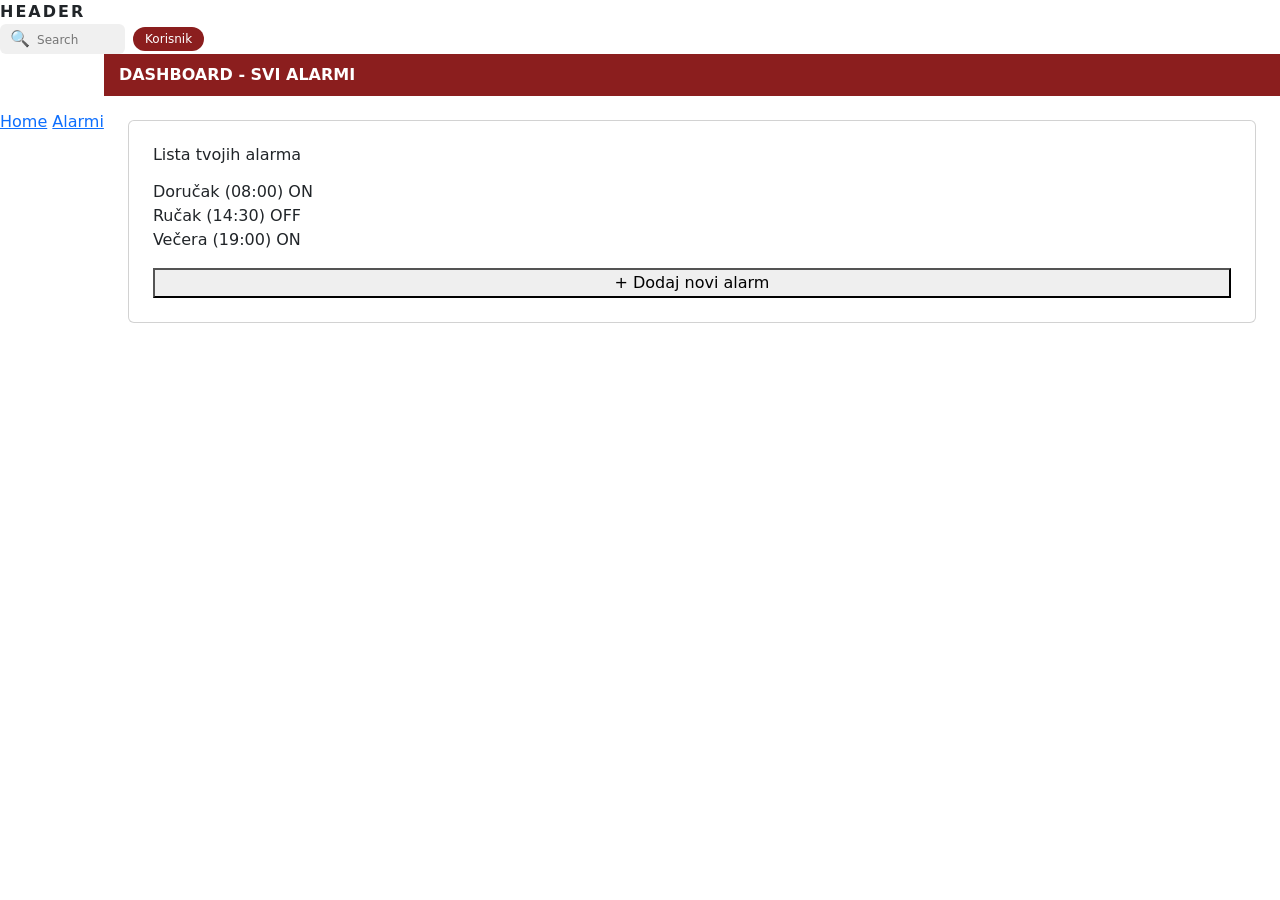
==== alarmi.html @ 625e3ff8 "Add initial alarm dashboard HTML structure" ====
<!DOCTYPE html>
<html lang="sr">
<head>
    <meta charset="UTF-8">
    <meta name="viewport" content="width=device-width, initial-scale=1.0">
    <title>Alarmi - Dashboard</title>
    <link href="https://cdn.jsdelivr.net/npm/bootstrap@5.3.1/dist/css/bootstrap.min.css" rel="stylesheet">
    <link rel="stylesheet" href="style.css">
</head>
<body>

    <div class="top-header">
        <span style="font-weight:700; letter-spacing:2px;">HEADER</span>
        <div class="d-flex gap-2 align-items-center">
            <div style="background:#f0f0f0; border-radius:6px; padding:3px 10px;">
                🔍 <input style="border:none; background:none; outline:none; width:80px; font-size:12px;" placeholder="Search">
            </div>
            <span style="background:#8B1E1E; color:white; padding:3px 12px; border-radius:20px; font-size:12px;">Korisnik</span>
        </div>
    </div>

    <div class="d-flex main-wrapper">
        <div class="sidebar">
            <div class="text-white text-center py-3 fw-bold">SIDEBAR</div>
            <a href="index.html" class="nav-item">Home</a>
            <a href="alarmi.html" class="nav-item active">Alarmi</a>
        </div>

        <div class="flex-grow-1">
            <div style="background:#8B1E1E; color:white; padding:9px 15px; font-weight:700;">DASHBOARD - SVI ALARMI</div>
            <div class="p-4">
                <div class="card p-4">
                    <h6 class="mb-3">Lista tvojih alarma</h6>
                    <div class="alarm-row"><span>Doručak (08:00)</span> <span class="pill-on">ON</span></div>
                    <div class="alarm-row"><span>Ručak (14:30)</span> <span class="pill-off">OFF</span></div>
                    <div class="alarm-row"><span>Večera (19:00)</span> <span class="pill-on">ON</span></div>
                    <button class="btn-red mt-3" onclick="location.href='index.html'">+ Dodaj novi alarm</button>
                </div>
            </div>
        </div>
    </div>

</body>
</html>
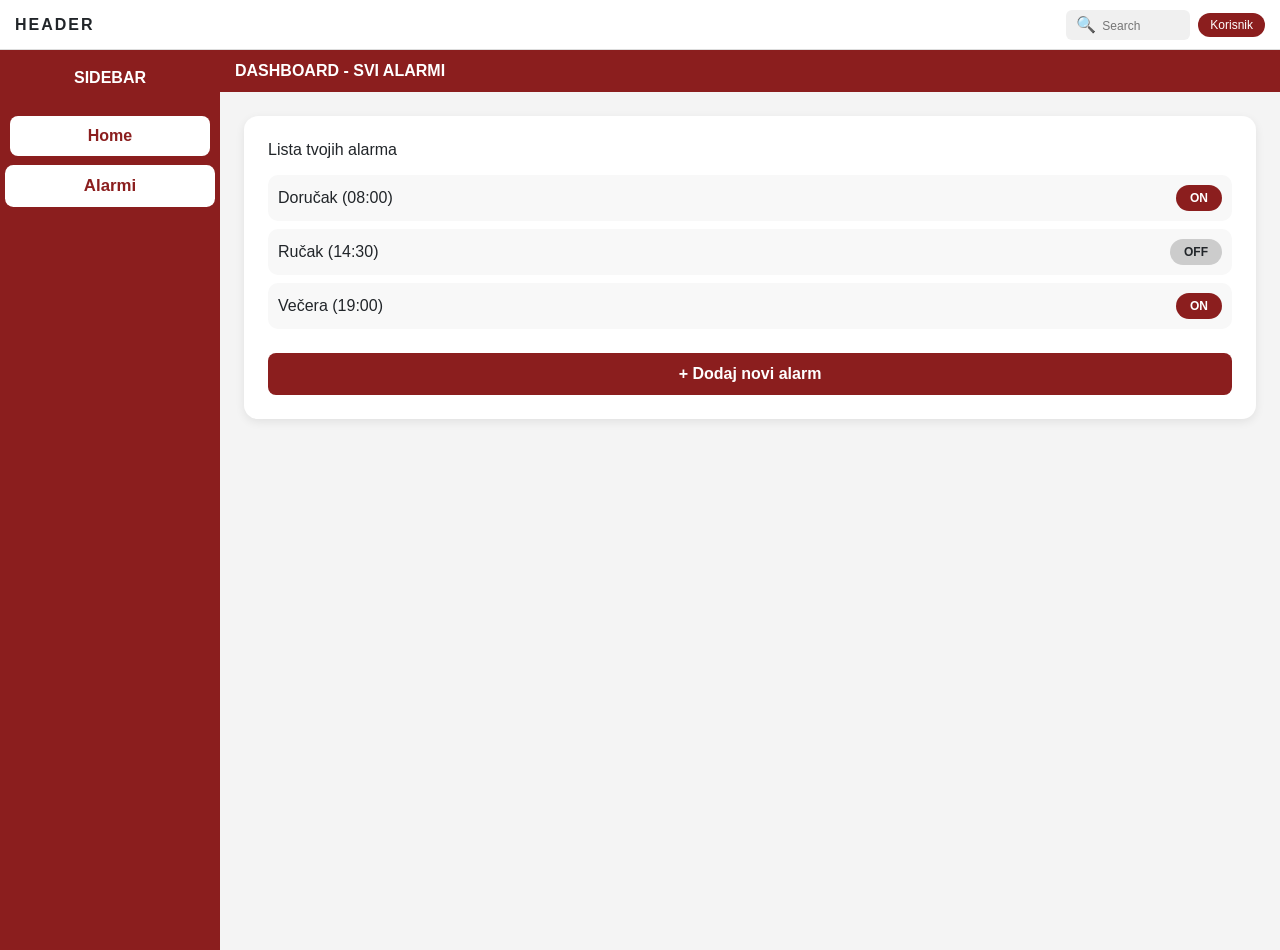
==== commit 0844ca9c: "Add files via upload" ====
--- a/alarmi.html
+++ b/alarmi.html
@@ -1,44 +1,44 @@
-<!DOCTYPE html>
-<html lang="sr">
-<head>
-    <meta charset="UTF-8">
-    <meta name="viewport" content="width=device-width, initial-scale=1.0">
-    <title>Alarmi - Dashboard</title>
-    <link href="https://cdn.jsdelivr.net/npm/bootstrap@5.3.1/dist/css/bootstrap.min.css" rel="stylesheet">
-    <link rel="stylesheet" href="style.css">
-</head>
-<body>
-
-    <div class="top-header">
-        <span style="font-weight:700; letter-spacing:2px;">HEADER</span>
-        <div class="d-flex gap-2 align-items-center">
-            <div style="background:#f0f0f0; border-radius:6px; padding:3px 10px;">
-                🔍 <input style="border:none; background:none; outline:none; width:80px; font-size:12px;" placeholder="Search">
-            </div>
-            <span style="background:#8B1E1E; color:white; padding:3px 12px; border-radius:20px; font-size:12px;">Korisnik</span>
-        </div>
-    </div>
-
-    <div class="d-flex main-wrapper">
-        <div class="sidebar">
-            <div class="text-white text-center py-3 fw-bold">SIDEBAR</div>
-            <a href="index.html" class="nav-item">Home</a>
-            <a href="alarmi.html" class="nav-item active">Alarmi</a>
-        </div>
-
-        <div class="flex-grow-1">
-            <div style="background:#8B1E1E; color:white; padding:9px 15px; font-weight:700;">DASHBOARD - SVI ALARMI</div>
-            <div class="p-4">
-                <div class="card p-4">
-                    <h6 class="mb-3">Lista tvojih alarma</h6>
-                    <div class="alarm-row"><span>Doručak (08:00)</span> <span class="pill-on">ON</span></div>
-                    <div class="alarm-row"><span>Ručak (14:30)</span> <span class="pill-off">OFF</span></div>
-                    <div class="alarm-row"><span>Večera (19:00)</span> <span class="pill-on">ON</span></div>
-                    <button class="btn-red mt-3" onclick="location.href='index.html'">+ Dodaj novi alarm</button>
-                </div>
-            </div>
-        </div>
-    </div>
-
-</body>
-</html>
+<!DOCTYPE html>
+<html lang="sr">
+<head>
+    <meta charset="UTF-8">
+    <meta name="viewport" content="width=device-width, initial-scale=1.0">
+    <title>Alarmi - Dashboard</title>
+    <link href="https://cdn.jsdelivr.net/npm/bootstrap@5.3.1/dist/css/bootstrap.min.css" rel="stylesheet">
+    <link rel="stylesheet" href="style.css">
+</head>
+<body>
+
+    <div class="top-header">
+        <span style="font-weight:700; letter-spacing:2px;">HEADER</span>
+        <div class="d-flex gap-2 align-items-center">
+            <div style="background:#f0f0f0; border-radius:6px; padding:3px 10px;">
+                🔍 <input style="border:none; background:none; outline:none; width:80px; font-size:12px;" placeholder="Search">
+            </div>
+            <span style="background:#8B1E1E; color:white; padding:3px 12px; border-radius:20px; font-size:12px;">Korisnik</span>
+        </div>
+    </div>
+
+    <div class="d-flex main-wrapper">
+        <div class="sidebar">
+            <div class="text-white text-center py-3 fw-bold">SIDEBAR</div>
+            <a href="index.html" class="nav-item">Home</a>
+            <a href="alarmi.html" class="nav-item active">Alarmi</a>
+        </div>
+
+        <div class="flex-grow-1">
+            <div style="background:#8B1E1E; color:white; padding:9px 15px; font-weight:700;">DASHBOARD - SVI ALARMI</div>
+            <div class="p-4">
+                <div class="card p-4">
+                    <h6 class="mb-3">Lista tvojih alarma</h6>
+                    <div class="alarm-row"><span>Doručak (08:00)</span> <span class="pill-on">ON</span></div>
+                    <div class="alarm-row"><span>Ručak (14:30)</span> <span class="pill-off">OFF</span></div>
+                    <div class="alarm-row"><span>Večera (19:00)</span> <span class="pill-on">ON</span></div>
+                    <button class="btn-red mt-3" onclick="location.href='index.html'">+ Dodaj novi alarm</button>
+                </div>
+            </div>
+        </div>
+    </div>
+
+</body>
+</html>
--- a/style.css
+++ b/style.css
@@ -0,0 +1,104 @@
+body {
+    background: #f4f4f4;
+    font-family: 'Segoe UI', Tahoma, Geneva, Verdana, sans-serif;
+    margin: 0;
+}
+
+.top-header {
+    height: 50px;
+    background: white;
+    display: flex;
+    align-items: center;
+    justify-content: space-between;
+    padding: 0 15px;
+    border-bottom: 1px solid #ddd;
+}
+
+.sidebar {
+    width: 220px;
+    background: #8B1E1E;
+    min-height: 100vh;
+}
+
+.nav-item {
+    display: block;
+    background: white;
+    color: #8B1E1E;
+    margin: 10px;
+    padding: 8px;
+    border-radius: 8px;
+    text-align: center;
+    cursor: pointer;
+    font-weight: 600;
+    text-decoration: none;
+    transition: 0.2s;
+}
+
+.nav-item:hover {
+    background: #eeeeee;
+    color: #8B1E1E;
+}
+
+.nav-item.active {
+    transform: scale(1.05);
+}
+
+.card {
+    border: none;
+    border-radius: 14px;
+    box-shadow: 0 3px 10px rgba(0,0,0,0.08);
+    background: white;
+}
+
+.alarm-row {
+    background: #f8f8f8;
+    padding: 10px;
+    border-radius: 10px;
+    display: flex;
+    justify-content: space-between;
+    align-items: center;
+    margin-bottom: 8px;
+}
+
+.pill-on {
+    background: #8B1E1E;
+    color: white;
+    padding: 4px 14px;
+    border-radius: 20px;
+    font-size: 12px;
+    font-weight: 700;
+}
+
+.pill-off {
+    background: #cccccc;
+    padding: 4px 14px;
+    border-radius: 20px;
+    font-size: 12px;
+    font-weight: 700;
+}
+
+.btn-red {
+    background: #8B1E1E;
+    color: white;
+    border: none;
+    border-radius: 8px;
+    padding: 9px;
+    width: 100%;
+    cursor: pointer;
+    font-weight: 600;
+}
+
+#clock {
+    font-size: 2.8rem;
+    font-weight: 700;
+}
+
+@media (max-width: 768px) {
+    .sidebar {
+        width: 100%;
+        min-height: auto;
+    }
+    .main-wrapper {
+        flex-direction: column;
+    }
+}
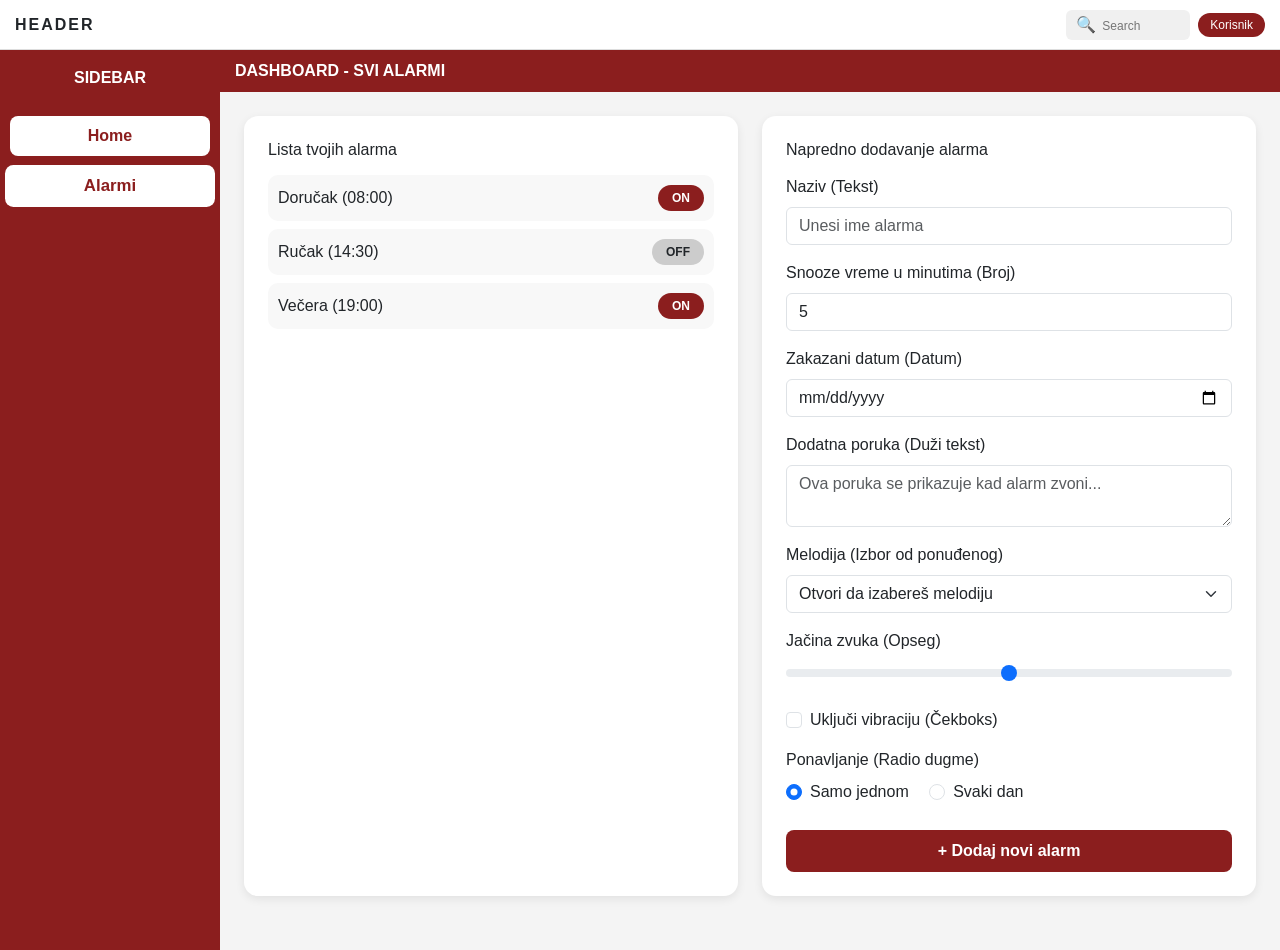
==== commit e917ae3c: "Update alarmi.html" ====
--- a/alarmi.html
+++ b/alarmi.html
@@ -29,16 +29,80 @@
         <div class="flex-grow-1">
             <div style="background:#8B1E1E; color:white; padding:9px 15px; font-weight:700;">DASHBOARD - SVI ALARMI</div>
             <div class="p-4">
-                <div class="card p-4">
-                    <h6 class="mb-3">Lista tvojih alarma</h6>
-                    <div class="alarm-row"><span>Doručak (08:00)</span> <span class="pill-on">ON</span></div>
-                    <div class="alarm-row"><span>Ručak (14:30)</span> <span class="pill-off">OFF</span></div>
-                    <div class="alarm-row"><span>Večera (19:00)</span> <span class="pill-on">ON</span></div>
-                    <button class="btn-red mt-3" onclick="location.href='index.html'">+ Dodaj novi alarm</button>
+                
+                <div class="row">
+                    <div class="col-lg-6 mb-4">
+                        <div class="card p-4 h-100">
+                            <h6 class="mb-3">Lista tvojih alarma</h6>
+                            <div class="alarm-row"><span>Doručak (08:00)</span> <span class="pill-on">ON</span></div>
+                            <div class="alarm-row"><span>Ručak (14:30)</span> <span class="pill-off">OFF</span></div>
+                            <div class="alarm-row"><span>Večera (19:00)</span> <span class="pill-on">ON</span></div>
+                        </div>
+                    </div>
+
+                    <div class="col-lg-6 mb-4">
+                        <div class="card p-4">
+                            <h6 class="mb-3 d-flex justify-content-between align-items-center">
+                                Napredno dodavanje alarma
+                            </h6>
+                            <form>
+                                <div class="mb-3">
+                                    <label class="form-label">Naziv (Tekst)</label>
+                                    <input type="text" class="form-control" placeholder="Unesi ime alarma">
+                                </div>
+                                <div class="mb-3">
+                                    <label class="form-label">Snooze vreme u minutima (Broj)</label>
+                                    <input type="number" class="form-control" min="1" max="60" value="5">
+                                </div>
+                                <div class="mb-3">
+                                    <label class="form-label">Zakazani datum (Datum)</label>
+                                    <input type="date" class="form-control">
+                                </div>
+                                <div class="mb-3">
+                                    <label class="form-label">Dodatna poruka (Duži tekst)</label>
+                                    <textarea class="form-control" rows="2" placeholder="Ova poruka se prikazuje kad alarm zvoni..."></textarea>
+                                </div>
+                                <div class="mb-3">
+                                    <label class="form-label">Melodija (Izbor od ponuđenog)</label>
+                                    <select class="form-select">
+                                        <option selected>Otvori da izabereš melodiju</option>
+                                        <option value="1">Jutarnji petlić</option>
+                                        <option value="2">Klasika - Betoven</option>
+                                        <option value="3">Digitalno zvono</option>
+                                    </select>
+                                </div>
+                                <div class="mb-3">
+                                    <label class="form-label">Jačina zvuka (Opseg)</label>
+                                    <input type="range" class="form-range" min="0" max="100" id="jacinaZvuka">
+                                </div>
+                                <div class="form-check mb-3">
+                                    <input class="form-check-input" type="checkbox" id="vibracijaCheck">
+                                    <label class="form-check-label" for="vibracijaCheck">
+                                        Uključi vibraciju (Čekboks)
+                                    </label>
+                                </div>
+                                <div class="mb-4">
+                                    <label class="form-label d-block">Ponavljanje (Radio dugme)</label>
+                                    <div class="form-check form-check-inline">
+                                        <input class="form-check-input" type="radio" name="ponavljanje" id="radioJednom" value="jednom" checked>
+                                        <label class="form-check-label" for="radioJednom">Samo jednom</label>
+                                    </div>
+                                    <div class="form-check form-check-inline">
+                                        <input class="form-check-input" type="radio" name="ponavljanje" id="radioSvakiDan" value="svakidan">
+                                        <label class="form-check-label" for="radioSvakiDan">Svaki dan</label>
+                                    </div>
+                                </div>
+
+                                <button type="button" class="btn btn-red w-100">+ Dodaj novi alarm</button>
+                            </form>
+                        </div>
+                    </div>
                 </div>
+
             </div>
         </div>
     </div>
 
+    <script src="https://cdn.jsdelivr.net/npm/bootstrap@5.3.1/dist/js/bootstrap.bundle.min.js"></script>
 </body>
-</html>+</html>
